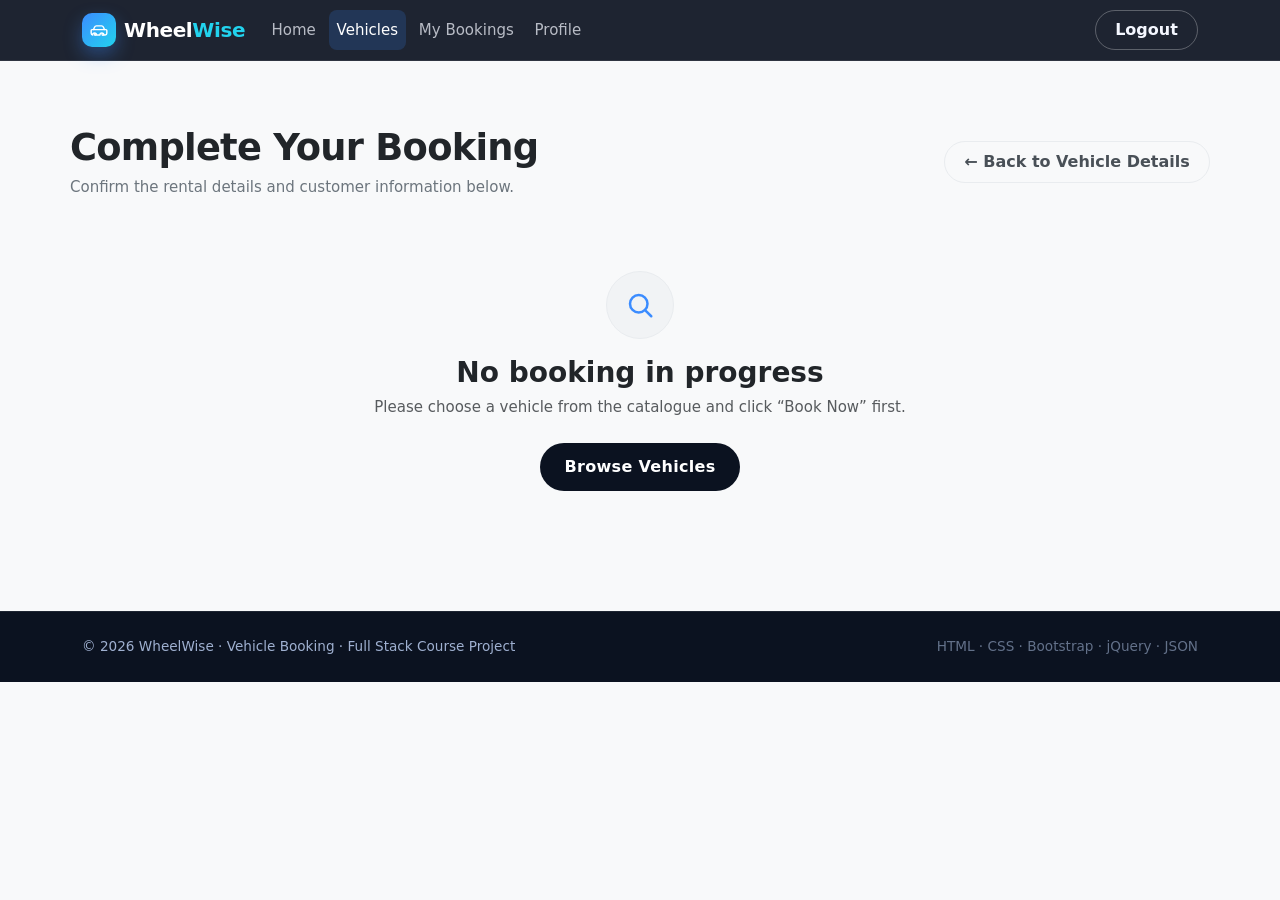
==== booking.html @ 5a42f60f "R1 frontend validation" ====
<!DOCTYPE html>
<html lang="en">
<head>
    <meta charset="UTF-8">
    <meta name="viewport" content="width=device-width, initial-scale=1.0">
    <title>Booking | WheelWise — Vehicle Booking</title>

    <!-- Bootstrap 5 CSS (CDN) -->
    <link href="https://cdn.jsdelivr.net/npm/bootstrap@5.3.3/dist/css/bootstrap.min.css" rel="stylesheet">

    <!-- Custom CSS -->
    <link rel="stylesheet" href="css/style.css">
</head>
<body class="home-page">

    <!-- =============================================
         NAVBAR
         ============================================= -->
    <nav class="navbar navbar-expand-lg home-navbar sticky-top">
        <div class="container">
            <a class="navbar-brand d-flex align-items-center" href="home.html">
                <span class="brand-badge d-inline-flex align-items-center justify-content-center me-2">
                    <svg viewBox="0 0 24 24" fill="none" xmlns="http://www.w3.org/2000/svg" aria-hidden="true">
                        <path d="M5.4 11.5 6.8 8.3a2.2 2.2 0 0 1 2-1.3h6.4a2.2 2.2 0 0 1 2 1.3l1.4 3.2"
                              stroke="#fff" stroke-width="1.7" stroke-linecap="round" stroke-linejoin="round"/>
                        <path d="M3.6 11.5h16.8a1 1 0 0 1 1 1v3.4a2 2 0 0 1-2 2h-1.7a2.3 2.3 0 0 0-4.6 0h-4.2a2.3 2.3 0 0 0-4.6 0H4.6a2 2 0 0 1-2-2v-3.4a1 1 0 0 1 1-1z"
                              stroke="#fff" stroke-width="1.7" stroke-linejoin="round"/>
                        <circle cx="7.4" cy="17.4" r="1.05" stroke="#fff" stroke-width="1.4"/>
                        <circle cx="16.6" cy="17.4" r="1.05" stroke="#fff" stroke-width="1.4"/>
                    </svg>
                </span>
                Wheel<span class="text-accent">Wise</span>
            </a>

            <button class="navbar-toggler" type="button" data-bs-toggle="collapse"
                    data-bs-target="#navMenu" aria-controls="navMenu" aria-expanded="false"
                    aria-label="Toggle navigation">
                <span class="navbar-toggler-icon"></span>
            </button>

            <div class="collapse navbar-collapse" id="navMenu">
                <ul class="navbar-nav me-auto mb-2 mb-lg-0">
                    <li class="nav-item"><a class="nav-link" href="home.html">Home</a></li>
                    <li class="nav-item"><a class="nav-link active" aria-current="page" href="vehicles.html">Vehicles</a></li>
                    <li class="nav-item"><a class="nav-link" href="my-bookings.html">My Bookings</a></li>
                    <li class="nav-item"><a class="nav-link" href="profile.html">Profile</a></li>
                </ul>
                <button type="button" class="btn btn-logout" id="btnLogout">Logout</button>
            </div>
        </div>
    </nav>

    <main class="container section-pad">

        <!-- Heading + back -->
        <div class="d-flex flex-wrap justify-content-between align-items-center gap-2 mb-4">
            <div>
                <h1 class="section-title">Complete Your Booking</h1>
                <p class="section-sub">Confirm the rental details and customer information below.</p>
            </div>
            <a href="vehicle-details.html" class="btn btn-back-vehicles">
                <span aria-hidden="true">&larr;</span> Back to Vehicle Details
            </a>
        </div>

        <!-- Main booking content (hidden if no ww_booking) -->
        <div id="bookingContent" class="d-none">
            <div class="row g-4">

                <!-- LEFT: form -->
                <div class="col-lg-8">

                    <!-- Customer information -->
                    <div class="details-card mb-4">
                        <h2 class="details-title">Customer Information</h2>
                        <form id="bookingForm" novalidate>
                        <div class="row g-3">
                            <div class="col-md-4">
                                <div class="mb-3" id="nameGroup">
                                    <label class="form-label" for="cusName">Full Name</label>
                                    <input type="text" class="form-control" id="cusName" placeholder="Your full name">
                                    <div class="invalid-feedback" id="nameError"></div>
                                </div>
                            </div>
                            <div class="col-md-4">
                                <div class="mb-3" id="emailGroup">
                                    <label class="form-label" for="cusEmail">Email</label>
                                    <input type="email" class="form-control" id="cusEmail" placeholder="you@example.com" readonly>
                                    <div class="invalid-feedback" id="emailError"></div>
                                </div>
                            </div>
                            <div class="col-md-4">
                                <div class="mb-3" id="phoneGroup">
                                    <label class="form-label" for="cusPhone">Phone Number</label>
                                    <input type="tel" class="form-control" id="cusPhone" placeholder="+1 555 010 2030">
                                    <div class="invalid-feedback" id="phoneError"></div>
                                </div>
                            </div>
                        </div>
                        </form>
                    </div>

                    <!-- Rental information -->
                    <div class="details-card mb-4">
                        <h2 class="details-title">Rental Information</h2>
                        <div class="row g-3">
                            <div class="col-md-6">
                                <div class="mb-3" id="pickupGroup">
                                    <label class="form-label" for="pickupDate">Pick-up Date</label>
                                    <input type="date" class="form-control" id="pickupDate">
                                    <div class="invalid-feedback" id="pickupError"></div>
                                </div>
                            </div>
                            <div class="col-md-6">
                                <div class="mb-3" id="returnGroup">
                                    <label class="form-label" for="returnDate">Return Date</label>
                                    <input type="date" class="form-control" id="returnDate">
                                    <div class="invalid-feedback" id="returnError"></div>
                                </div>
                            </div>
                            <div class="col-md-6">
                                <div class="mb-3" id="pickupLocGroup">
                                    <label class="form-label" for="pickupLocation">Pick-up Location</label>
                                    <input type="text" class="form-control" id="pickupLocation" placeholder="e.g. Downtown">
                                    <div class="invalid-feedback" id="pickupLocError"></div>
                                </div>
                            </div>
                            <div class="col-md-6">
                                <div class="mb-3" id="returnLocGroup">
                                    <label class="form-label" for="returnLocation">Return Location</label>
                                    <input type="text" class="form-control" id="returnLocation" placeholder="e.g. Downtown">
                                    <div class="invalid-feedback" id="returnLocError"></div>
                                </div>
                            </div>
                        </div>
                    </div>

                    <!-- Payment method -->
                    <div class="details-card mb-4">
                        <h2 class="details-title">Payment Method</h2>
                        <div class="row g-3">
                            <div class="col-md-6">
                                <label class="payment-option selected">
                                    <input type="radio" name="payment" value="cash" id="payCash" checked>
                                    <span class="payment-box">
                                        <span class="payment-icon">
                                            <svg viewBox="0 0 24 24" stroke-width="2" stroke-linecap="round" stroke-linejoin="round" xmlns="http://www.w3.org/2000/svg" aria-hidden="true">
                                                <rect x="2" y="6" width="20" height="12" rx="2"/>
                                                <circle cx="12" cy="12" r="2"/>
                                                <path d="M6 12h.01M18 12h.01"/>
                                            </svg>
                                        </span>
                                        <span>
                                            <strong>Cash on Delivery</strong>
                                            <span class="payment-sub">Pay when you pick up the vehicle</span>
                                        </span>
                                    </span>
                                </label>
                            </div>
                            <div class="col-md-6">
                                <label class="payment-option">
                                    <input type="radio" name="payment" value="card" id="payCard">
                                    <span class="payment-box">
                                        <span class="payment-icon">
                                            <svg viewBox="0 0 24 24" stroke-width="2" stroke-linecap="round" stroke-linejoin="round" xmlns="http://www.w3.org/2000/svg" aria-hidden="true">
                                                <rect x="2" y="5" width="20" height="14" rx="2"/>
                                                <line x1="2" y1="10" x2="22" y2="10"/>
                                                <line x1="6" y1="15" x2="10" y2="15"/>
                                            </svg>
                                        </span>
                                        <span>
                                            <strong>Card Payment</strong>
                                            <span class="payment-sub">UI only — no real charges</span>
                                        </span>
                                    </span>
                                </label>
                            </div>
                        </div>

                        <div class="card-fields d-none" id="cardFields">
                            <div class="row g-3 mt-1">
                                <div class="col-md-6">
                                    <label class="form-label" for="cardNumber">Card Number</label>
                                    <input type="text" class="form-control" id="cardNumber" placeholder="0000 0000 0000 0000">
                                </div>
                                <div class="col-6 col-md-3">
                                    <label class="form-label" for="cardExpiry">Expiry</label>
                                    <input type="text" class="form-control" id="cardExpiry" placeholder="MM/YY">
                                </div>
                                <div class="col-6 col-md-3">
                                    <label class="form-label" for="cardCvv">CVV</label>
                                    <input type="password" class="form-control" id="cardCvv" placeholder="123">
                                </div>
                            </div>
                            <p class="payment-note mb-0">Card details are for demonstration only — no real
                               payment is processed in this project.</p>
                        </div>
                    </div>

                    <!-- Terms -->
                    <div class="mb-4" id="termsGroup">
                        <div class="form-check register-terms">
                            <input class="form-check-input" type="checkbox" id="termsCheck">
                            <label class="form-check-label" for="termsCheck">
                                I agree to the WheelWise <a href="#" class="auth-link">Terms &amp; Conditions</a>
                                and <a href="#" class="auth-link">Cancellation Policy</a>.
                            </label>
                        </div>
                        <div class="invalid-feedback" id="termsError"></div>
                    </div>

                    <!-- Form-level alert -->
                    <div class="alert alert-danger d-none mb-3" id="bookingFormAlert" role="alert"></div>

                    <!-- Confirm -->
                    <button type="button" class="btn btn-login w-100" id="btnConfirm">Confirm Booking</button>

                </div>

                <!-- RIGHT: vehicle summary -->
                <div class="col-lg-4">
                    <div class="booking-sticky">
                        <div class="details-card">
                            <h2 class="details-title">Your Ride</h2>

                            <div class="summary-img-wrap" id="summaryImgWrap" style="display:none;">
                                <img id="summaryImg" src="" alt="" style="width:100%;height:100%;object-fit:cover;border-radius:8px;">
                            </div>

                            <h3 class="summary-vehicle-name" id="summaryName">—</h3>
                            <div class="summary-row">
                                <span>Type</span>
                                <strong id="summaryType">—</strong>
                            </div>
                            <div class="summary-row">
                                <span>Location</span>
                                <strong id="summaryLocation">—</strong>
                            </div>
                            <div class="summary-row">
                                <span>Seats</span>
                                <strong id="summarySeats">—</strong>
                            </div>
                            <div class="summary-row">
                                <span>Price per day</span>
                                <strong id="summaryPrice">—</strong>
                            </div>
                            <div class="summary-row">
                                <span>Rental days</span>
                                <strong id="summaryDays">—</strong>
                            </div>
                            <div class="summary-row summary-total-row">
                                <span>Estimated total</span>
                                <strong class="summary-total" id="summaryTotal">$0</strong>
                            </div>
                        </div>
                    </div>
                </div>

            </div>
        </div>

        <!-- Friendly error state (no ww_booking) -->
        <div id="bookingError" class="d-none text-center py-5">
            <div class="no-results">
                <div class="no-results-icon mx-auto mb-3">
                    <svg viewBox="0 0 24 24" fill="none" stroke-width="2" stroke-linecap="round" stroke-linejoin="round"
                         xmlns="http://www.w3.org/2000/svg" aria-hidden="true">
                        <circle cx="11" cy="11" r="7"/>
                        <path d="m21 21-4.35-4.35"/>
                    </svg>
                </div>
                <h3>No booking in progress</h3>
                <p class="text-muted mb-4">Please choose a vehicle from the catalogue and click &ldquo;Book Now&rdquo; first.</p>
                <a href="vehicles.html" class="btn btn-login">Browse Vehicles</a>
            </div>
        </div>

    </main>

    <!-- =============================================
         FOOTER
         ============================================= -->
    <footer class="home-footer mt-2">
        <div class="container py-4 d-flex flex-wrap gap-2 justify-content-between align-items-center">
            <span>&copy; 2026 WheelWise &middot; Vehicle Booking &middot; Full Stack Course Project</span>
            <span class="footer-links">HTML &middot; CSS &middot; Bootstrap &middot; jQuery &middot; JSON</span>
        </div>
    </footer>

    <!-- jQuery (CDN) -->
    <script src="https://code.jquery.com/jquery-3.7.1.min.js"></script>
    <!-- Bootstrap JS bundle (CDN) -->
    <script src="https://cdn.jsdelivr.net/npm/bootstrap@5.3.3/dist/js/bootstrap.bundle.min.js"></script>
    <!-- Booking page logic -->
    <script src="js/booking.js"></script>

</body>
</html>
---- css/style.css ----
/* =============================================
   WheelWise — Global Stylesheet
   Stack: HTML / CSS / Bootstrap 5
   Design: clean, modern, vehicle-themed
   ============================================= */

/* ─────────────────────────────────────────────
   1. DESIGN TOKENS
   ───────────────────────────────────────────── */
:root {
    /* Dark palette */
    --bg-dark:    #0b1220;
    --bg-deep:    #0d1730;
    --bg-card:    #131c35;
    --accent:     #3b8cff;
    --accent-2:   #22d3ee;
    --text-main:  #f4f7ff;
    --text-muted: #9fb0d0;

    /* Light palette */
    --white:      #ffffff;
    --gray-50:    #f8f9fa;
    --gray-100:   #f1f3f5;
    --gray-200:   #e9ecef;
    --gray-500:   #6c757d;
    --gray-700:   #495057;
    --gray-900:   #212529;

    /* Semantic */
    --success:    #10b981;
    --danger:     #ef4444;
    --warning:    #f59e0b;
}

/* ─────────────────────────────────────────────
   2. RESET / GLOBAL
   ───────────────────────────────────────────── */
*,
*::before,
*::after {
    box-sizing: border-box;
    -webkit-tap-highlight-color: transparent;
}

body {
    margin: 0;
    font-family: system-ui, -apple-system, "Segoe UI", Roboto, Helvetica, Arial, sans-serif;
    font-size: 15px;
    line-height: 1.6;
    color: var(--gray-900);
    background: var(--gray-50);
    -webkit-font-smoothing: antialiased;
    -moz-osx-font-smoothing: grayscale;
}

img { max-width: 100%; height: auto; }
a { color: var(--accent); text-decoration: none; }
a:hover { text-decoration: underline; }

h1, h2, h3, h4, h5, h6 {
    line-height: 1.25;
    font-weight: 700;
    color: var(--gray-900);
}

.text-accent { color: var(--accent-2); }


/* ─────────────────────────────────────────────
   3. SPLASH SCREEN
   ───────────────────────────────────────────── */
.splash-screen {
    position: relative;
    min-height: 100vh;
    overflow: hidden;
    color: var(--text-main);
    background:
        radial-gradient(1200px 520px at 82% -10%, rgba(34, 211, 238, 0.16), transparent 60%),
        radial-gradient(900px 480px at 8% 112%, rgba(59, 140, 255, 0.20), transparent 60%),
        linear-gradient(160deg, var(--bg-dark) 0%, var(--bg-deep) 55%, #101c3d 100%);
}

/* Decorative background rings */
.splash-bg-rings {
    position: absolute;
    inset: 0;
    z-index: 0;
    pointer-events: none;
}
.bg-ring {
    position: absolute;
    border: 1px solid rgba(255, 255, 255, 0.07);
    border-radius: 50%;
    background: radial-gradient(circle at 60% 40%, rgba(255, 255, 255, 0.04), transparent 60%);
}
.bg-ring-1 { width: 460px; height: 460px; top: -140px; right: -120px; }
.bg-ring-2 { width: 340px; height: 340px; bottom: 40px; left: -180px; }

/* Main content sits above the vehicle scene */
.splash-content {
    position: relative;
    z-index: 2;
    padding-bottom: 210px;
}

/* Brand logo badge */
.splash-logo {
    width: 96px;
    height: 96px;
    border-radius: 30px;
    background: linear-gradient(135deg, rgba(59, 140, 255, 0.95), rgba(34, 211, 238, 0.9));
    box-shadow: 0 18px 40px rgba(59, 140, 255, 0.35), inset 0 1px 0 rgba(255, 255, 255, 0.25);
    animation: splashFadeUp .7s ease both;
}
.splash-logo svg { width: 52px; height: 52px; }

/* App name + tagline */
.app-name {
    font-size: clamp(2.5rem, 7vw, 4rem);
    font-weight: 800;
    letter-spacing: -0.02em;
    margin: 1.1rem 0 0.2rem;
    animation: splashFadeUp .7s ease .12s both;
}
.app-name .text-accent { color: var(--accent-2); }

.app-tagline {
    font-size: clamp(.95rem, 2.6vw, 1.15rem);
    color: var(--text-muted);
    letter-spacing: .02em;
    animation: splashFadeUp .7s ease .22s both;
}

/* Loading progress bar */
.splash-loader {
    height: 8px;
    max-width: 260px;
    width: 100%;
    margin: 1.6rem auto 0;
    border-radius: 999px;
    background: rgba(255, 255, 255, 0.12);
    overflow: hidden;
    animation: splashFadeUp .7s ease .32s both;
}
.splash-loader .progress-bar {
    background: linear-gradient(90deg, var(--accent), var(--accent-2));
    border-radius: 999px;
}

.splash-status {
    font-size: .85rem;
    color: var(--text-muted);
    animation: splashFadeUp .7s ease .42s both;
}

/* Continue button */
.btn-continue {
    background: linear-gradient(135deg, var(--accent), var(--accent-2));
    color: #fff;
    border: 0;
    padding: .7rem 1.9rem;
    border-radius: 50rem;
    font-weight: 600;
    letter-spacing: .02em;
    box-shadow: 0 12px 28px rgba(59, 140, 255, 0.4);
    transition: transform .18s ease, box-shadow .18s ease, filter .18s ease;
    animation: splashFadeUp .7s ease .52s both;
}
.btn-continue:hover,
.btn-continue:focus {
    color: #fff;
    transform: translateY(-2px);
    box-shadow: 0 16px 34px rgba(59, 140, 255, 0.5);
    filter: brightness(1.04);
    text-decoration: none;
}

/* Entrance keyframe */
@keyframes splashFadeUp {
    from { opacity: 0; transform: translateY(26px); }
    to   { opacity: 1; transform: translateY(0); }
}

/* ─────────────────────────────────────────────
   4. VEHICLE SCENE (splash screen bottom)
   ───────────────────────────────────────────── */
.vehicle-scene {
    position: absolute;
    left: 0;
    right: 0;
    bottom: 0;
    height: 230px;
    overflow: hidden;
    pointer-events: none;
    z-index: 1;
}

/* Distant sunset glow */
.scene-glow {
    position: absolute;
    left: 60%;
    top: 8px;
    width: 60px;
    height: 60px;
    border-radius: 50%;
    background: radial-gradient(circle, rgba(255, 205, 130, 0.9), rgba(255, 170, 90, 0.05) 70%);
}
.scene-sky {
    position: absolute;
    left: 0;
    right: 0;
    bottom: 90px;
    height: 130px;
    background: linear-gradient(180deg, transparent, rgba(34, 211, 238, 0.14) 55%, rgba(59, 140, 255, 0.18));
}

/* City skyline */
.skyline {
    position: absolute;
    inset: 10px 0 90px 0;
}
.bldg {
    position: absolute;
    bottom: 0;
    background: linear-gradient(180deg, rgba(22, 32, 58, 0.92), rgba(11, 15, 28, 0.95));
    border-radius: 4px 4px 0 0;
}
.bldg.b1 { width: 150px; height: 120px; left: 2%; }
.bldg.b2 {
    width: 110px; height: 175px; left: 16%;
    background-image:
        repeating-linear-gradient(90deg, rgba(255, 255, 255, 0.06) 0 8px, transparent 8px 26px),
        repeating-linear-gradient(0deg, rgba(255, 255, 255, 0.05) 0 16px, transparent 16px 34px);
}
.bldg.b3 { width: 180px; height: 95px; right: 20%; }
.bldg.b4 { width: 120px; height: 150px; right: 4%; }

/* Road */
.road {
    position: absolute;
    left: 0;
    right: 0;
    bottom: 0;
    height: 90px;
    background: linear-gradient(to bottom, #161e33, #0a0e1a);
    border-top: 1px solid rgba(255, 255, 255, 0.08);
    z-index: 2;
}
.road::before {
    content: "";
    position: absolute;
    top: 50%;
    left: 0;
    right: 0;
    height: 4px;
    background-image: linear-gradient(90deg, rgba(255, 255, 255, 0.45) 0 46px, transparent 46px 92px);
    background-size: 92px 4px;
    background-repeat: repeat-x;
}
.road::after {
    content: "";
    position: absolute;
    top: 0;
    left: 0;
    right: 0;
    height: 26px;
    background: linear-gradient(to bottom, rgba(255, 255, 255, 0.05), transparent);
}

/* Animated car (splash-only CSS car) */
.car-track {
    position: absolute;
    left: 0;
    right: 0;
    bottom: 88px;
    z-index: 3;
    transform-origin: left center;
    animation: carDrive 1.5s cubic-bezier(.16, .8, .3, 1) both;
}
.car {
    position: relative;
    width: 340px;
    height: 64px;
    margin-left: 14%;
    animation: carIdle 2.6s ease-in-out .3s infinite;
}

/* Car body */
.car-body {
    position: absolute;
    left: 0;
    right: 0;
    top: 20px;
    bottom: 0;
    border-radius: 20px 26px 12px 12px;
    background: linear-gradient(135deg, #ff5f6d, #ff2e63);
    box-shadow: 0 18px 38px rgba(0, 0, 0, 0.45);
}
.car-body::after {
    content: "";
    position: absolute;
    left: 0;
    right: 0;
    bottom: 0;
    height: 12px;
    border-radius: 0 0 12px 12px;
    background: linear-gradient(180deg, rgba(0, 0, 0, 0), rgba(0, 0, 0, 0.28));
}

/* Car cabin (windshield / interior glass) */
.car-cabin {
    position: absolute;
    left: 70px;
    top: 2px;
    width: 180px;
    height: 46px;
    background: linear-gradient(180deg, #f9fbfe, #c9d4e8);
    border-radius: 26px 26px 8px 8px;
    box-shadow: inset 0 -6px 10px rgba(60, 80, 120, 0.18);
}
.car-cabin::before {
    content: "";
    position: absolute;
    top: 0;
    bottom: 8px;
    left: 84px;
    width: 12px;
    background: rgba(80, 96, 140, 0.35);
    border-radius: 4px;
}

/* Headlight (front) */
.car-headlight {
    position: absolute;
    right: 4px;
    top: 28px;
    width: 16px;
    height: 10px;
    background: #fff;
    border-radius: 6px;
    box-shadow: 0 0 12px 4px rgba(255, 255, 255, 0.7);
}
.car-headlight::after {
    content: "";
    position: absolute;
    left: -26px;
    top: 0;
    width: 10px;
    height: 10px;
    border-radius: 4px;
    background: #ffd166;
    box-shadow: 0 0 8px 2px rgba(255, 209, 102, 0.6);
}

/* Wheels */
.wheel {
    position: absolute;
    bottom: 0;
    width: 54px;
    height: 54px;
    border-radius: 50%;
    background: radial-gradient(circle at 35% 30%, #2a3350, #131a2c 60%);
    border: 5px solid #0b0f1c;
    box-shadow: 0 6px 12px rgba(0, 0, 0, 0.45);
}
.wheel::after {
    content: "";
    position: absolute;
    top: 50%;
    left: 50%;
    width: 20px;
    height: 20px;
    margin: -10px 0 0 -10px;
    border-radius: 50%;
    background: radial-gradient(circle, #4a5578, #232c49);
    border: 2px solid #0b0f1c;
}
.wheel-rear  { left: 40px; }
.wheel-front { right: 34px; }

/* Car animations */
@keyframes carDrive {
    from { transform: translateX(150%); }
    to   { transform: translateX(0); }
}
@keyframes carIdle {
    0%, 100% { transform: translateY(0); }
    50%      { transform: translateY(-6px); }
}

/* Splash responsive */
@media (max-width: 991.98px) {
    .vehicle-scene { height: 205px; }
    .car-track { bottom: 78px; }
}

@media (max-width: 767.98px) {
    .splash-content { padding-bottom: 150px; }
    .splash-logo { width: 84px; height: 84px; border-radius: 24px; }
    .splash-logo svg { width: 46px; height: 46px; }
    .skyline { opacity: .7; }
}

@media (max-width: 575.98px) {
    .vehicle-scene { height: 165px; }
    .road { height: 62px; }
    .scene-sky { bottom: 62px; height: 95px; }
    .skyline { bottom: 62px; }
    .car-track { bottom: 60px; }
    .splash-content { padding-bottom: 120px; }
    .btn-continue { padding: .62rem 1.5rem; font-size: .95rem; }

    @keyframes carDrive {
        from { transform: translateX(150%) scale(.62); transform-origin: left center; }
        to   { transform: translateX(0)     scale(.62); transform-origin: left center; }
    }
}

@media (max-height: 620px) {
    .vehicle-scene { height: 150px; }
    .road { height: 58px; }
    .scene-sky { bottom: 58px; height: 85px; }
    .skyline { bottom: 58px; }
    .car-track { bottom: 56px; }
    .splash-content { padding-bottom: 100px; }
}


/* ─────────────────────────────────────────────
   5. AUTH PAGES (Login / Register)
   Light background, centered card
   ───────────────────────────────────────────── */
.auth-screen {
    min-height: 100vh;
    display: flex;
    align-items: center;
    justify-content: center;
    padding: 2.5rem 1rem;
    background: var(--gray-50);
}

.auth-card {
    width: 100%;
    max-width: 440px;
    background: var(--white);
    border: 1px solid var(--gray-200);
    border-radius: 24px;
    padding: 2.4rem 2.5rem 2rem;
    box-shadow: 0 8px 30px rgba(0, 0, 0, 0.08), 0 2px 8px rgba(0, 0, 0, 0.04);
}

/* Branding */
.auth-logo {
    width: 64px;
    height: 64px;
    border-radius: 18px;
    background: linear-gradient(135deg, var(--accent), var(--accent-2));
    box-shadow: 0 12px 26px rgba(59, 140, 255, 0.3);
    display: flex;
    align-items: center;
    justify-content: center;
}
.auth-logo svg { width: 34px; height: 34px; }

.auth-title {
    font-size: clamp(1.6rem, 4vw, 2rem);
    font-weight: 800;
    letter-spacing: -0.02em;
    margin: 1rem 0 0.1rem;
    color: var(--gray-900);
}
.auth-title .text-accent { color: var(--accent); }

.auth-welcome {
    font-size: clamp(1.05rem, 3vw, 1.3rem);
    font-weight: 600;
    margin-bottom: 0.15rem;
    color: var(--gray-900);
}
.auth-subtext {
    font-size: .92rem;
    color: var(--gray-500);
}

/* Form labels + inputs */
.auth-card .form-label {
    font-size: .88rem;
    font-weight: 500;
    color: var(--gray-700);
    margin-bottom: .35rem;
}

.auth-card .form-control {
    background: var(--white);
    border: 1px solid var(--gray-200);
    color: var(--gray-900);
    padding: .68rem .9rem;
    border-radius: 12px;
}
.auth-card .form-control::placeholder { color: var(--gray-500); }
.auth-card .form-control:focus {
    background: var(--white);
    border-color: var(--accent);
    color: var(--gray-900);
    box-shadow: 0 0 0 0.25rem rgba(59, 140, 255, 0.15);
}

/* Input group adornments */
.auth-card .input-group-text {
    background: var(--gray-50);
    border: 1px solid var(--gray-200);
    border-right: 0;
    color: var(--gray-500);
    border-radius: 12px 0 0 12px;
}

.btn-toggle-pw {
    background: var(--gray-50);
    border: 1px solid var(--gray-200);
    border-left: 0;
    color: var(--gray-500);
    border-radius: 0 12px 12px 0;
}
.btn-toggle-pw:hover,
.btn-toggle-pw:focus {
    background: var(--gray-100);
    border-color: var(--gray-200);
    color: var(--gray-700);
    box-shadow: none;
}

/* Remember-me + forgot layout */
.auth-tools .form-check-label {
    font-size: .9rem;
    color: var(--gray-500);
}
.auth-card .form-check-input {
    background-color: var(--gray-100);
    border-color: var(--gray-200);
}
.auth-card .form-check-input:checked {
    background-color: var(--accent);
    border-color: var(--accent);
}
.link-forgot {
    color: var(--accent);
    font-size: .9rem;
    text-decoration: none;
}
.link-forgot:hover {
    color: var(--accent-2);
    text-decoration: underline;
}

/* Validation state */
.auth-card .has-error .invalid-feedback {
    display: block;
    color: var(--danger);
    font-size: .82rem;
    margin-top: .3rem;
}
.auth-card .has-error .form-control {
    border-color: var(--danger);
    background-image: none;
}
.auth-card .has-error .input-group-text,
.auth-card .has-error .btn-toggle-pw {
    border-color: var(--danger);
}

/* Auth alert (forgot password info) */
.auth-alert {
    background: rgba(59, 140, 255, 0.06);
    border: 1px solid rgba(59, 140, 255, 0.2);
    color: var(--gray-700);
    border-radius: 12px;
    font-size: .88rem;
}

/* Submit button */
.btn-login {
    background: var(--bg-dark);
    color: #fff;
    border: 0;
    padding: .75rem 1.5rem;
    border-radius: 50rem;
    font-weight: 600;
    letter-spacing: .02em;
    transition: background .18s ease, transform .18s ease, box-shadow .18s ease;
}
.btn-login:hover,
.btn-login:focus {
    background: var(--accent);
    color: #fff;
    transform: translateY(-2px);
    box-shadow: 0 12px 28px rgba(59, 140, 255, 0.3);
}
.btn-login:disabled {
    opacity: .65;
    transform: none;
    box-shadow: none;
}

.auth-switch {
    color: var(--gray-500);
    font-size: .92rem;
}
.auth-link {
    color: var(--accent);
    font-weight: 600;
    text-decoration: none;
}
.auth-link:hover {
    color: var(--accent-2);
    text-decoration: underline;
}

.auth-foot {
    color: var(--gray-500);
    font-size: .78rem;
    letter-spacing: .04em;
}

/* Auth responsive */
@media (max-width: 767.98px) {
    .auth-card { padding: 2rem 1.6rem 1.7rem; }
    .auth-screen { padding: 1.5rem 1rem; }
}

@media (max-width: 575.98px) {
    .auth-card { padding: 1.7rem 1.2rem 1.5rem; border-radius: 20px; }
    .auth-tools { flex-wrap: wrap; gap: .5rem; }
    .btn-login { padding: .7rem 1.2rem; }
}


/* ─────────────────────────────────────────────
   6. REGISTER PAGE (extends auth styles)
   ───────────────────────────────────────────── */
.register-terms .form-check-label {
    font-size: .88rem;
    color: var(--gray-500);
    cursor: pointer;
}
.register-terms .form-check-input {
    margin-top: .22em;
}

/* Valid (green) state */
.auth-card .form-control.is-valid {
    border-color: var(--success);
    background-image: none;
    box-shadow: 0 0 0 0.25rem rgba(16, 185, 129, 0.12);
}
.auth-card .form-check-input.is-valid {
    border-color: var(--success);
}

/* Error state for terms checkbox */
.auth-card .has-error .form-check-input {
    border-color: var(--danger);
    box-shadow: 0 0 0 0.22rem rgba(239, 68, 68, 0.12);
}


/* ─────────────────────────────────────────────
   7. SHARED: NAVBAR
   ───────────────────────────────────────────── */
.home-navbar {
    background: rgba(11, 18, 32, 0.92);
    backdrop-filter: blur(10px);
    border-bottom: 1px solid rgba(255, 255, 255, 0.08);
}
.home-navbar .navbar-brand {
    color: #fff;
    font-weight: 800;
    letter-spacing: -0.02em;
    text-decoration: none;
}
.navbar-brand .brand-badge {
    width: 34px;
    height: 34px;
    border-radius: 10px;
    background: linear-gradient(135deg, var(--accent), var(--accent-2));
    box-shadow: 0 8px 18px rgba(59, 140, 255, 0.35);
    flex-shrink: 0;
}
.brand-badge svg { width: 20px; height: 20px; }

.navbar-nav .nav-link {
    color: rgba(244, 247, 255, 0.72);
    font-weight: 500;
    margin-inline: .15rem;
    border-radius: 8px;
    transition: color .15s ease, background .15s ease;
    text-decoration: none;
}
.navbar-nav .nav-link:hover { color: #fff; }
.navbar-nav .nav-link.active {
    color: #fff;
    background: rgba(59, 140, 255, 0.18);
}

.navbar-toggler { border-color: rgba(255, 255, 255, 0.25); }
.navbar-toggler:focus { box-shadow: 0 0 0 .2rem rgba(59, 140, 255, 0.25); }
.navbar-toggler-icon {
    background-image: url("data:image/svg+xml,%3csvg xmlns='http://www.w3.org/2000/svg' viewBox='0 0 30 30'%3e%3cpath stroke='rgba(255,255,255,.75)' stroke-linecap='round' stroke-miterlimit='10' stroke-width='2' d='M4 7h22M4 15h22M4 23h22'/%3e%3c/svg%3e");
}

.btn-logout {
    background: transparent;
    border: 1px solid rgba(255, 255, 255, 0.28);
    color: var(--text-main);
    border-radius: 50rem;
    padding: .45rem 1.2rem;
    font-weight: 600;
    transition: all .18s ease;
}
.btn-logout:hover,
.btn-logout:focus {
    background: var(--danger);
    border-color: var(--danger);
    color: #fff;
    box-shadow: none;
}


/* ─────────────────────────────────────────────
   8. HOME PAGE — HERO
   ───────────────────────────────────────────── */
.hero {
    position: relative;
    overflow: hidden;
    padding: 5rem 0 4.5rem;
    background:
        radial-gradient(1000px 480px at 85% 0%, rgba(34, 211, 238, 0.14), transparent 60%),
        radial-gradient(800px 420px at 0% 90%, rgba(59, 140, 255, 0.16), transparent 60%),
        linear-gradient(165deg, var(--bg-dark), var(--bg-deep) 60%, #101c3d);
    border-bottom: 1px solid rgba(255, 255, 255, 0.06);
}
.hero-pill {
    display: inline-block;
    padding: .35rem .9rem;
    font-size: .8rem;
    font-weight: 600;
    letter-spacing: .08em;
    text-transform: uppercase;
    color: var(--accent-2);
    border: 1px solid rgba(34, 211, 238, 0.4);
    border-radius: 50rem;
    background: rgba(34, 211, 238, 0.08);
}
.hero-title {
    font-size: clamp(2.4rem, 6vw, 3.8rem);
    font-weight: 800;
    letter-spacing: -0.02em;
    margin: 1rem 0 .75rem;
    color: var(--text-main);
}
.hero-text { color: var(--text-muted); font-size: 1.05rem; max-width: 28rem; }

.btn-outline-hero {
    background: transparent;
    border: 1px solid rgba(255, 255, 255, 0.3);
    color: var(--text-main);
    border-radius: 50rem;
    padding: .7rem 1.4rem;
    font-weight: 600;
    transition: all .18s ease;
    text-decoration: none;
}
.btn-outline-hero:hover {
    background: rgba(255, 255, 255, 0.1);
    color: #fff;
    text-decoration: none;
}

.hero-stats { gap: 1.6rem; margin-top: 1.8rem; }
.hero-stats .stat b {
    display: block;
    font-size: 1.5rem;
    font-weight: 800;
    color: #fff;
    line-height: 1.1;
}
.hero-stats .stat span { font-size: .82rem; color: var(--text-muted); }

/* Hero real vehicle photo */
.hero-car-wrap { position: relative; }
.hero-car-wrap img {
    max-width: 540px;
    width: 100%;
    display: block;
    margin: 0 auto;
    filter: drop-shadow(0 24px 40px rgba(0, 0, 0, 0.5));
    animation: heroFloat 4.5s ease-in-out infinite;
}
.hero-road {
    height: 6px;
    margin: 10px 6% 0;
    border-radius: 999px;
    background: linear-gradient(90deg, transparent, rgba(255, 255, 255, 0.5) 14%, rgba(255, 255, 255, 0.5) 86%, transparent);
}
@keyframes heroFloat {
    0%, 100% { transform: translateY(0); }
    50%      { transform: translateY(-12px); }
}

/* Hero responsive */
@media (max-width: 991.98px) {
    .hero { padding: 3.5rem 0; }
    .hero-car-wrap { max-width: 480px; margin: 0 auto; }
}
@media (max-width: 767.98px) {
    .hero-stats { gap: 1.1rem; }
}
@media (max-width: 575.98px) {
    .hero { padding: 3rem 0; }
    .hero-stats .stat b { font-size: 1.2rem; }
}


/* ─────────────────────────────────────────────
   9. SHARED: SECTIONS & TITLES
   ───────────────────────────────────────────── */
.section-pad { padding: 4rem 0; }
.section-title {
    font-weight: 800;
    font-size: clamp(1.7rem, 4vw, 2.3rem);
    letter-spacing: -0.02em;
    color: var(--gray-900);
    margin-bottom: .25rem;
}
.section-sub { color: var(--gray-500); margin-bottom: 0; }

/* Dark-section overrides: titles inside dark hero/footer stay white */
.hero .section-title,
.hero .section-sub,
.dark-section .section-title,
.dark-section .section-sub {
    color: var(--text-main);
}


/* ─────────────────────────────────────────────
   10. SHARED: SEARCH CARD
   ───────────────────────────────────────────── */
.search-card {
    background: var(--white);
    border: 1px solid var(--gray-200);
    border-radius: 20px;
    padding: 1.8rem;
    box-shadow: 0 4px 20px rgba(0, 0, 0, 0.06), 0 1px 4px rgba(0, 0, 0, 0.03);
}
.search-title {
    font-weight: 700;
    font-size: 1.2rem;
    color: var(--gray-900);
    margin-bottom: 1.1rem;
}
.search-card .form-label {
    font-size: .8rem;
    color: var(--gray-500);
    font-weight: 500;
    margin-bottom: .3rem;
}
.search-card .form-control,
.search-card .form-select {
    background: var(--white);
    border: 1px solid var(--gray-200);
    color: var(--gray-900);
    border-radius: 12px;
    padding: .6rem .8rem;
}
.search-card .form-control:focus,
.search-card .form-select:focus {
    background: var(--white);
    border-color: var(--accent);
    color: var(--gray-900);
    box-shadow: 0 0 0 0.25rem rgba(59, 140, 255, 0.12);
}
.search-card .form-select option { color: var(--gray-900); background: var(--white); }
input[type="date"]::-webkit-calendar-picker-indicator { cursor: pointer; }

.btn-search {
    padding: .6rem 1.6rem;
}
.search-count { margin: .9rem 0 0; font-size: .85rem; color: var(--gray-500); }

@media (max-width: 767.98px) {
    .search-card { padding: 1.3rem; }
}


/* ─────────────────────────────────────────────
   11. VEHICLE CARDS (shared across home + vehicles)
   ───────────────────────────────────────────── */

/* --- Vehicle tile: real photo --- */
.vehicle-tile-wrap {
    position: relative;
    width: 100%;
    height: 200px;
    overflow: hidden;
    background: var(--gray-100);
    border-radius: 12px 12px 0 0;
}

.vehicle-tile-img {
    width: 100%;
    height: 100%;
    object-fit: cover;
    transition: transform 0.3s ease;
}

/* --- Card shell --- */
.vehicle-card {
    background: var(--white);
    border: 1px solid var(--gray-200);
    border-radius: 18px;
    overflow: hidden;
    height: 100%;
    transition: transform .2s ease, border-color .2s ease, box-shadow .2s ease;
}
.vehicle-card:hover {
    transform: translateY(-6px);
    border-color: var(--accent);
    box-shadow: 0 18px 40px rgba(0, 0, 0, 0.1);
}
.vehicle-card:hover .vehicle-tile-img {
    transform: scale(1.05);
}

/* Card body */
.vehicle-card-body {
    padding: 1rem 1.1rem 1.1rem;
}
.vehicle-name {
    font-weight: 700;
    font-size: 1.05rem;
    color: var(--gray-900);
}
.type-badge {
    font-size: .72rem;
    font-weight: 600;
    padding: .25rem .6rem;
    border-radius: 50rem;
    background: rgba(59, 140, 255, 0.08);
    color: var(--accent);
    border: 1px solid rgba(59, 140, 255, 0.2);
    white-space: nowrap;
}
.vehicle-meta { color: var(--gray-500); font-size: .82rem; }
.vehicle-price {
    font-size: 1.25rem;
    font-weight: 800;
    color: var(--gray-900);
    margin-bottom: 0;
}
.vehicle-price small {
    font-size: .75rem;
    font-weight: 500;
    color: var(--gray-500);
    margin-left: .15rem;
}

.btn-view {
    background: var(--bg-dark);
    color: #fff;
    border: 0;
    border-radius: 50rem;
    padding: .42rem 1rem;
    font-size: .85rem;
    font-weight: 600;
    transition: background .18s ease, transform .18s ease;
    text-decoration: none;
}
.btn-view:hover {
    background: var(--accent);
    color: #fff;
    transform: translateY(-1px);
    text-decoration: none;
}


/* ─────────────────────────────────────────────
   12. QUICK ACTIONS
   ───────────────────────────────────────────── */
.quick-card {
    display: block;
    background: var(--white);
    border: 1px solid var(--gray-200);
    border-radius: 18px;
    padding: 1.6rem;
    height: 100%;
    color: var(--gray-900);
    text-decoration: none;
    transition: transform .2s ease, border-color .2s ease, box-shadow .2s ease;
}
.quick-card:hover {
    transform: translateY(-5px);
    border-color: var(--accent);
    box-shadow: 0 12px 28px rgba(0, 0, 0, 0.07);
    color: var(--gray-900);
    text-decoration: none;
}
.quick-icon {
    width: 52px;
    height: 52px;
    border-radius: 14px;
    display: flex;
    align-items: center;
    justify-content: center;
    background: linear-gradient(135deg, var(--accent), var(--accent-2));
    box-shadow: 0 10px 22px rgba(59, 140, 255, 0.25);
    margin-bottom: 1rem;
}
.quick-icon svg { width: 26px; height: 26px; stroke: #fff; fill: none; }
.quick-card h5 { font-weight: 700; color: var(--gray-900); margin-bottom: .35rem; }
.quick-card p { color: var(--gray-500); font-size: .9rem; margin-bottom: 0; }


/* ─────────────────────────────────────────────
   13. HOME FOOTER
   ───────────────────────────────────────────── */
.home-footer {
    border-top: 1px solid rgba(255, 255, 255, 0.08);
    background: var(--bg-dark);
    color: var(--text-muted);
    font-size: .85rem;
}
.footer-links { color: rgba(159, 176, 208, 0.6); }
.footer-links a { color: rgba(159, 176, 208, 0.8); text-decoration: none; }
.footer-links a:hover { color: var(--text-main); text-decoration: underline; }

/* Home page responsive */
@media (max-width: 991.98px) {
    .section-pad { padding: 3rem 0; }
}
@media (max-width: 767.98px) {
    .section-pad { padding: 2.5rem 0; }
}


/* ─────────────────────────────────────────────
   14. VEHICLES PAGE (listing / filters)
   ───────────────────────────────────────────── */
.page-bg { background: var(--gray-50); }

/* Availability badge */
.avail-badge {
    font-size: .72rem;
    font-weight: 600;
    padding: .25rem .6rem;
    border-radius: 50rem;
    white-space: nowrap;
}
.avail-badge.available {
    background: rgba(16, 185, 129, 0.1);
    color: var(--success);
    border: 1px solid rgba(16, 185, 129, 0.3);
}
.avail-badge.unavailable {
    background: rgba(239, 68, 68, 0.08);
    color: var(--danger);
    border: 1px solid rgba(239, 68, 68, 0.25);
}

/* Filter / toolbar area */
.vehicles-toolbar {
    background: var(--white);
    border: 1px solid var(--gray-200);
    border-radius: 16px;
    padding: 1rem 1.2rem;
    box-shadow: 0 2px 8px rgba(0, 0, 0, 0.04);
}
.vehicles-toolbar .form-label {
    font-size: .82rem;
    color: var(--gray-500);
    font-weight: 500;
    margin-bottom: .3rem;
}
.vehicles-toolbar .form-control,
.vehicles-toolbar .form-select {
    background: var(--white);
    border: 1px solid var(--gray-200);
    color: var(--gray-900);
    border-radius: 12px;
    padding: .5rem .75rem;
}
.vehicles-toolbar .form-control:focus,
.vehicles-toolbar .form-select:focus {
    border-color: var(--accent);
    box-shadow: 0 0 0 0.2rem rgba(59, 140, 255, 0.1);
}
.vehicles-toolbar .form-select option { color: var(--gray-900); background: var(--white); }

/* Clear filters button */
.btn-clear-filters {
    background: transparent;
    border: 1px solid var(--gray-200);
    color: var(--gray-700);
    border-radius: 50rem;
    padding: .6rem 1.3rem;
    font-weight: 600;
    transition: all .18s ease;
}
.btn-clear-filters:hover,
.btn-clear-filters:focus {
    background: var(--gray-100);
    border-color: var(--gray-500);
    color: var(--gray-900);
    box-shadow: none;
}

/* Sort controls */
.sort-label { color: var(--gray-500); font-size: .88rem; white-space: nowrap; }
.sort-select {
    width: auto;
    min-width: 200px;
    background: var(--white);
    border: 1px solid var(--gray-200);
    color: var(--gray-900);
    border-radius: 12px;
    padding: .45rem .9rem;
}
.sort-select:focus {
    border-color: var(--accent);
    box-shadow: 0 0 0 0.2rem rgba(59, 140, 255, 0.1);
}
.sort-select option { color: var(--gray-900); background: var(--white); }

/* No-results block */
.no-results h3 { color: var(--gray-900); font-weight: 700; margin-bottom: .3rem; }
.no-results p { color: var(--gray-500); }
.no-results-icon {
    width: 68px;
    height: 68px;
    border-radius: 50%;
    display: flex;
    align-items: center;
    justify-content: center;
    background: var(--gray-100);
    border: 1px solid var(--gray-200);
}
.no-results-icon svg {
    width: 30px;
    height: 30px;
    stroke: var(--accent);
}

/* Vehicles page responsive */
@media (max-width: 991.98px) {
    .sort-select { min-width: 180px; }
}
@media (max-width: 767.98px) {
    .vehicles-toolbar { align-items: flex-start; }
    .sort-select { width: 100%; }
}


/* ─────────────────────────────────────────────
   15. VEHICLE DETAILS PAGE
   ───────────────────────────────────────────── */

/* Back button */
.btn-back-vehicles {
    background: transparent;
    border: 1px solid var(--gray-200);
    color: var(--gray-700);
    border-radius: 50rem;
    padding: .5rem 1.2rem;
    font-weight: 600;
    transition: all .18s ease;
    text-decoration: none;
}
.btn-back-vehicles:hover,
.btn-back-vehicles:focus {
    background: var(--gray-100);
    border-color: var(--gray-500);
    color: var(--gray-900);
    box-shadow: none;
    text-decoration: none;
}

/* Card container */
.details-card {
    background: var(--white);
    border: 1px solid var(--gray-200);
    border-radius: 20px;
    padding: 1.5rem;
    box-shadow: 0 2px 12px rgba(0, 0, 0, 0.04);
}
.details-title {
    font-size: 1.15rem;
    font-weight: 700;
    color: var(--gray-900);
    margin-bottom: 1rem;
}

/* Large vehicle photo */
.detail-tile-img {
    width: 100%;
    height: auto;
    max-height: 400px;
    object-fit: cover;
    border-radius: 12px;
    display: block;
}

.detail-name {
    font-size: clamp(1.5rem, 3vw, 2.1rem);
    font-weight: 800;
    letter-spacing: -0.02em;
    color: var(--gray-900);
    margin-bottom: 0;
}
.detail-description { color: var(--gray-500); line-height: 1.7; margin-bottom: 0; }

/* Features grid */
.feature-list {
    list-style: none;
    margin: 0;
    padding: 0;
    display: grid;
    gap: .6rem;
    grid-template-columns: 1fr;
}
@media (min-width: 576px) {
    .feature-list { grid-template-columns: 1fr 1fr; }
}
.feature-list li {
    display: flex;
    align-items: center;
    gap: .55rem;
    color: var(--gray-700);
    font-size: .92rem;
    background: var(--gray-50);
    border: 1px solid var(--gray-200);
    padding: .55rem .75rem;
    border-radius: 10px;
}
.feature-list li::before {
    content: "\2713";
    color: var(--success);
    font-weight: 700;
}

/* Specifications */
.spec-row {
    display: flex;
    justify-content: space-between;
    align-items: center;
    padding: .55rem 0;
    border-bottom: 1px dashed var(--gray-200);
    font-size: .95rem;
}
.spec-row:last-child { border-bottom: 0; }
.spec-label { color: var(--gray-500); }
.spec-value { color: var(--gray-900); font-weight: 600; }

/* Booking summary (details page sidebar) */
.summary-img-wrap {
    width: 100%;
    height: 160px;
    overflow: hidden;
    border-radius: 8px;
    margin-bottom: 12px;
    background: var(--gray-100);
}
.summary-img-wrap img {
    width: 100%;
    height: 100%;
    object-fit: cover;
}

/* Vehicle photo in the confirmation page (booking.html "Your Ride", confirmation.html "Vehicle") */
.confirmation-img-wrap {
    width: 100%;
    height: 180px;
    overflow: hidden;
    border-radius: 8px;
    margin-bottom: 14px;
    background: var(--gray-100);
}
.confirmation-img-wrap img {
    width: 100%;
    height: 100%;
    object-fit: cover;
    display: block;
}

/* Vehicle photo strip on My Bookings cards */
.booking-card-img {
    width: 100%;
    height: 140px;
    object-fit: cover;
    display: block;
    background: var(--gray-100);
}

/* Vehicle photo inside the My Bookings detail modal */
.booking-modal-img-wrap {
    width: 100%;
    max-height: 220px;
    overflow: hidden;
    border-radius: 8px;
    margin-bottom: 14px;
    background: var(--gray-100);
}
.booking-modal-img-wrap img {
    width: 100%;
    height: 100%;
    object-fit: cover;
    display: block;
}

.summary-row {
    display: flex;
    justify-content: space-between;
    align-items: center;
    padding: .45rem 0;
    color: var(--gray-500);
    font-size: .95rem;
}
.summary-row strong { color: var(--gray-900); }
.days-input {
    width: 96px;
    text-align: center;
    background: var(--white);
    border: 1px solid var(--gray-200);
    color: var(--gray-900);
    border-radius: 12px;
    padding: .45rem .6rem;
}
.days-input:focus {
    border-color: var(--accent);
    color: var(--gray-900);
    box-shadow: 0 0 0 0.2rem rgba(59, 140, 255, 0.12);
}
.summary-total-row {
    padding-top: .6rem;
    border-top: 1px dashed var(--gray-200);
}
.summary-total {
    font-size: 1.5rem;
    font-weight: 800;
    color: var(--accent);
}
.booking-summary .invalid-feedback {
    color: var(--danger);
    font-size: .8rem;
}
.booking-summary .invalid-feedback.show { display: block; }
.days-input.is-invalid {
    border-color: var(--danger);
    box-shadow: 0 0 0 0.2rem rgba(239, 68, 68, 0.1);
}
.detail-note { color: var(--gray-500); font-size: .8rem; text-align: center; margin-bottom: 0; }

/* Sticky summary column (desktop only) */
@media (min-width: 992px) {
    .booking-sticky { position: sticky; top: 96px; }
}


/* ─────────────────────────────────────────────
   16. BOOKING PAGE
   ───────────────────────────────────────────── */

/* Form fields inside details-cards */
.details-card .form-label {
    font-size: .85rem;
    font-weight: 500;
    color: var(--gray-700);
    margin-bottom: .35rem;
}
.details-card .form-control {
    background: var(--white);
    border: 1px solid var(--gray-200);
    color: var(--gray-900);
    border-radius: 12px;
    padding: .6rem .8rem;
}
.details-card .form-control::placeholder { color: var(--gray-500); }
.details-card .form-control:focus {
    background: var(--white);
    border-color: var(--accent);
    color: var(--gray-900);
    box-shadow: 0 0 0 0.25rem rgba(59, 140, 255, 0.12);
}
.details-card .has-error .form-control {
    border-color: var(--danger);
    box-shadow: 0 0 0 0.22rem rgba(239, 68, 68, 0.1);
}
.details-card .has-error .invalid-feedback {
    display: block;
    color: var(--danger);
    font-size: .82rem;
    margin-top: .3rem;
}
.details-card .form-check-input {
    background-color: var(--gray-100);
    border-color: var(--gray-200);
}
.details-card .form-check-input:checked {
    background-color: var(--accent);
    border-color: var(--accent);
}
.details-card .has-error .form-check-input {
    border-color: var(--danger);
    box-shadow: 0 0 0 0.22rem rgba(239, 68, 68, 0.1);
}

/* The booking page's Terms & Conditions block sits OUTSIDE the
   .details-card wrappers, so it needs its own visible error state.
   Same visuals as the card fields above. */
.mb-4.has-error .invalid-feedback {
    display: block;
    color: var(--danger);
    font-size: .82rem;
    margin-top: .3rem;
}
.mb-4.has-error .form-check-input {
    border-color: var(--danger);
    box-shadow: 0 0 0 0.22rem rgba(239, 68, 68, 0.1);
}

/* Payment options */
.payment-option { display: block; cursor: pointer; }
.payment-option input {
    position: absolute;
    opacity: 0;
    pointer-events: none;
}
.payment-box {
    display: flex;
    align-items: center;
    gap: .9rem;
    border: 1px solid var(--gray-200);
    background: var(--white);
    border-radius: 14px;
    padding: 1rem;
    height: 100%;
    transition: border-color .15s ease, background .15s ease, box-shadow .15s ease;
}
.payment-option input:checked ~ .payment-box,
.payment-option.selected .payment-box {
    border-color: var(--accent);
    background: rgba(59, 140, 255, 0.04);
    box-shadow: 0 0 0 0.15rem rgba(59, 140, 255, 0.1);
}
.payment-box strong { display: block; color: var(--gray-900); font-size: .95rem; }
.payment-sub { display: block; color: var(--gray-500); font-size: .78rem; margin-top: .15rem; }
.payment-icon {
    width: 44px;
    height: 44px;
    border-radius: 12px;
    flex-shrink: 0;
    display: flex;
    align-items: center;
    justify-content: center;
    background: linear-gradient(135deg, var(--accent), var(--accent-2));
    box-shadow: 0 8px 18px rgba(59, 140, 255, 0.25);
}
.payment-icon svg { width: 22px; height: 22px; stroke: #fff; fill: none; }
.payment-note { color: var(--gray-500); font-size: .8rem; margin-top: .7rem; }

/* "Your Ride" summary */
.summary-vehicle-name {
    font-size: 1.35rem;
    font-weight: 800;
    letter-spacing: -0.01em;
    color: var(--gray-900);
    margin-bottom: .6rem;
}
.booking-summary .summary-row { border-bottom: 1px dashed var(--gray-200); }

/* Confirm button loading state */
#btnConfirm:disabled { opacity: .65; transform: none; }

/* Booking page responsive */
@media (max-width: 767.98px) {
    .booking-page .details-card { margin-bottom: 1rem; }
}


/* ─────────────────────────────────────────────
   17. CONFIRMATION PAGE
   ───────────────────────────────────────────── */

/* Success circle + checkmark */
.success-icon {
    width: 72px;
    height: 72px;
    border-radius: 50%;
    display: flex;
    align-items: center;
    justify-content: center;
    background: rgba(16, 185, 129, 0.1);
    border: 2px solid rgba(16, 185, 129, 0.4);
    animation: successPop .45s ease-out;
}
.success-icon svg {
    width: 36px;
    height: 36px;
    stroke: var(--success);
    fill: none;
}
@keyframes successPop {
    0%   { transform: scale(0.5); opacity: 0; }
    60%  { transform: scale(1.12); }
    100% { transform: scale(1); opacity: 1; }
}

/* Booking ID pill */
.id-pill {
    display: inline-block;
    padding: .3rem .9rem;
    font-size: .88rem;
    font-weight: 700;
    letter-spacing: .04em;
    color: var(--accent);
    border: 1px solid rgba(59, 140, 255, 0.3);
    border-radius: 50rem;
    background: rgba(59, 140, 255, 0.06);
}

/* Confirmation action buttons */
.confirmation-actions .btn-action {
    padding: .65rem 1.6rem;
    font-weight: 600;
}

/* Responsive */
@media (max-width: 767.98px) {
    .success-icon { width: 60px; height: 60px; }
    .success-icon svg { width: 30px; height: 30px; }
}


/* ─────────────────────────────────────────────
   18. PRINT STYLES — confirmation summary
   ───────────────────────────────────────────── */
@media print {
    body * { visibility: hidden; }

    .print-area,
    .print-area * { visibility: visible; }

    .print-area {
        position: absolute;
        inset: 0;
        width: 100%;
        background: #fff !important;
        color: #111 !important;
        padding: 1.5rem;
    }

    body, body.home-page {
        background: #fff !important;
    }

    .print-area .details-card {
        background: #fff !important;
        border: 1px solid #bbb !important;
        box-shadow: none !important;
        color: #111 !important;
        break-inside: avoid;
    }

    .print-area .section-title,
    .print-area .details-title,
    .print-area .spec-value,
    .print-area .summary-vehicle-name,
    .print-area .summary-total {
        color: #111 !important;
    }

    .print-area .spec-label,
    .print-area .section-sub,
    .print-area .text-muted {
        color: #444 !important;
    }

    .print-area .id-pill {
        color: #066 !important;
        border-color: #066 !important;
        background: rgba(0, 100, 100, 0.08) !important;
    }

    .print-area .avail-badge.available {
        color: #087a3e !important;
        border-color: #087a3e !important;
        background: rgba(8, 122, 62, 0.08) !important;
    }

    .print-area .no-print { display: none !important; }

    .success-icon {
        border-color: #087a3e !important;
        background: rgba(8, 122, 62, 0.12) !important;
    }
    .success-icon svg { stroke: #087a3e !important; }
}


/* ─────────────────────────────────────────────
   19. MY BOOKINGS PAGE
   ───────────────────────────────────────────── */

/* Toolbar (search / filter / sort) */
#bookingControls .form-label {
    font-size: .82rem;
    color: var(--gray-500);
    font-weight: 500;
    margin-bottom: .35rem;
}
#bookingControls .form-control,
#bookingControls .form-select {
    background: var(--white);
    border: 1px solid var(--gray-200);
    color: var(--gray-900);
    border-radius: 12px;
    padding: .6rem .8rem;
}
#bookingControls .form-control::placeholder { color: var(--gray-500); }
#bookingControls .form-control:focus,
#bookingControls .form-select:focus {
    border-color: var(--accent);
    color: var(--gray-900);
    box-shadow: 0 0 0 0.25rem rgba(59, 140, 255, 0.1);
}
#bookingControls .form-select option { color: var(--gray-900); background: var(--white); }
.booking-count { font-size: .85rem; color: var(--gray-500); }

/* Booking cards */
.booking-card {
    display: flex;
    flex-direction: column;
    background: var(--white);
    border: 1px solid var(--gray-200);
    border-radius: 18px;
    overflow: hidden;
    transition: transform .2s ease, border-color .2s ease, box-shadow .2s ease;
}
.booking-card:hover {
    transform: translateY(-4px);
    border-color: var(--accent);
    box-shadow: 0 12px 30px rgba(0, 0, 0, 0.08);
}

/* Booking card photo strip */
.booking-card .vehicle-tile-wrap {
    border-radius: 0;
    height: 140px;
}

.booking-card-head {
    display: flex;
    justify-content: space-between;
    align-items: center;
    gap: .6rem;
    padding: .9rem 1.1rem;
    background: var(--gray-50);
    border-bottom: 1px solid var(--gray-200);
}
.booking-card-id {
    font-size: .85rem;
    font-weight: 700;
    letter-spacing: .03em;
    color: var(--gray-900);
}

/* Status badges */
.booking-status-badge {
    font-size: .72rem;
    font-weight: 700;
    padding: .28rem .65rem;
    border-radius: 50rem;
    white-space: nowrap;
    border: 1px solid transparent;
}
.booking-status-badge.status-confirmed {
    background: rgba(59, 140, 255, 0.08);
    color: var(--accent);
    border-color: rgba(59, 140, 255, 0.25);
}
.booking-status-badge.status-cancelled {
    background: rgba(239, 68, 68, 0.08);
    color: var(--danger);
    border-color: rgba(239, 68, 68, 0.25);
}
.booking-status-badge.status-completed {
    background: rgba(16, 185, 129, 0.08);
    color: var(--success);
    border-color: rgba(16, 185, 129, 0.25);
}

.booking-card-body {
    padding: 1.1rem 1.1rem .9rem;
    flex: 1 1 auto;
}
.booking-card-title {
    font-size: 1.1rem;
    font-weight: 700;
    color: var(--gray-900);
    margin-bottom: .15rem;
}
.booking-card-vehicle-id {
    font-size: .78rem;
    color: var(--gray-500);
    margin-bottom: .8rem;
}
.booking-card-details { display: grid; gap: .3rem; }
.booking-card-row {
    display: flex;
    justify-content: space-between;
    align-items: center;
    font-size: .88rem;
    padding: .3rem 0;
    border-bottom: 1px dashed var(--gray-200);
}
.booking-card-row:last-child { border-bottom: 0; }
.booking-card-row span { color: var(--gray-500); }
.booking-card-row strong { color: var(--gray-900); font-weight: 600; text-align: right; }

.booking-card-foot {
    display: flex;
    justify-content: space-between;
    align-items: center;
    gap: .6rem;
    padding: 1rem 1.1rem;
    border-top: 1px solid var(--gray-200);
}
.booking-card-price {
    font-size: 1.3rem;
    font-weight: 800;
    color: var(--accent);
    white-space: nowrap;
}
.booking-card-price small {
    display: block;
    font-size: .72rem;
    font-weight: 500;
    color: var(--gray-500);
}

/* Card action buttons */
.btn-card-action {
    border-radius: 50rem;
    padding: .45rem .95rem;
    font-size: .82rem;
    font-weight: 600;
    transition: all .18s ease;
}
.btn-view-action {
    background: var(--bg-dark);
    border: 0;
    color: #fff;
    text-decoration: none;
}
.btn-view-action:hover { background: var(--accent); color: #fff; text-decoration: none; }
.btn-cancel-action {
    background: transparent;
    border: 1px solid rgba(239, 68, 68, 0.3);
    color: var(--danger);
}
.btn-cancel-action:hover, .btn-cancel-action:focus {
    background: var(--danger);
    border-color: var(--danger);
    color: #fff;
}
.btn-disabled-action {
    background: var(--gray-100);
    border: 1px solid var(--gray-200);
    color: var(--gray-500);
    opacity: .8;
    cursor: not-allowed;
}

/* Detail / cancel modals */
.booking-modal {
    background: var(--white);
    border: 1px solid var(--gray-200);
    border-radius: 18px;
    color: var(--gray-900);
    box-shadow: 0 20px 60px rgba(0, 0, 0, 0.12);
}
.booking-modal .modal-header {
    border-bottom: 1px solid var(--gray-200);
}
.booking-modal .modal-title {
    font-weight: 700;
    color: var(--gray-900);
}
.booking-modal .modal-footer {
    border-top: 1px solid var(--gray-200);
}
.booking-modal .modal-body {
    color: var(--gray-700);
    max-height: 70vh;
    overflow-y: auto;
}
.modal-section-title {
    font-size: .82rem;
    font-weight: 700;
    text-transform: uppercase;
    letter-spacing: .07em;
    color: var(--accent);
    margin: .4rem 0 .2rem;
}
.booking-modal .spec-row { font-size: .88rem; }
.booking-modal .spec-row .spec-value { text-align: right; }

.cancel-modal { max-width: 400px; margin-inline: auto; }

/* My Bookings responsive */
@media (max-width: 575.98px) {
    .booking-card-foot { flex-direction: column; align-items: flex-start; }
    .booking-card-actions { width: 100%; }
    .booking-card-actions .btn-card-action { flex: 1; }
}


/* ─────────────────────────────────────────────
   20. PROFILE PAGE
   ───────────────────────────────────────────── */

/* Avatar */
.profile-avatar {
    width: 96px;
    height: 96px;
    border-radius: 50%;
    display: flex;
    align-items: center;
    justify-content: center;
    background: linear-gradient(135deg, var(--accent), var(--accent-2));
    box-shadow: 0 12px 26px rgba(59, 140, 255, 0.3);
}
.profile-avatar span {
    font-size: 2rem;
    font-weight: 800;
    letter-spacing: .02em;
    color: #fff;
}
.profile-name {
    font-size: 1.35rem;
    font-weight: 800;
    letter-spacing: -0.01em;
    color: var(--gray-900);
}
.profile-role {
    font-size: .8rem;
    font-weight: 600;
    text-transform: uppercase;
    letter-spacing: .08em;
    color: var(--accent);
}

/* Account actions */
.account-actions { display: grid; gap: .6rem; }
.account-action {
    display: flex;
    align-items: center;
    gap: .8rem;
    text-decoration: none;
    color: var(--gray-900);
    background: var(--white);
    border: 1px solid var(--gray-200);
    border-radius: 14px;
    padding: .8rem .9rem;
    text-align: left;
    transition: all .18s ease;
}
.account-action:hover {
    background: var(--gray-50);
    border-color: var(--accent);
    color: var(--gray-900);
    transform: translateX(2px);
    text-decoration: none;
}
.account-action-icon {
    width: 40px;
    height: 40px;
    border-radius: 10px;
    flex-shrink: 0;
    display: flex;
    align-items: center;
    justify-content: center;
    background: linear-gradient(135deg, var(--accent), var(--accent-2));
    box-shadow: 0 6px 14px rgba(59, 140, 255, 0.22);
}
.account-action-icon svg { width: 20px; height: 20px; stroke: #fff; fill: none; }
.account-action-text { flex: 1 1 auto; min-width: 0; }
.account-action-text strong { display: block; color: var(--gray-900); font-size: .95rem; }
.account-action-text small { color: var(--gray-500); font-size: .78rem; }
.account-action-arrow { color: var(--gray-500); font-size: 1.1rem; }
.account-action-logout {
    width: 100%;
    cursor: pointer;
}
.account-action-logout:hover {
    background: rgba(239, 68, 68, 0.04);
    border-color: rgba(239, 68, 68, 0.3);
}
.account-action-logout .account-action-icon {
    background: linear-gradient(135deg, var(--danger), #f87171);
    box-shadow: 0 6px 14px rgba(239, 68, 68, 0.22);
}

/* Profile success / info alerts */
#profileContent .alert {
    border-radius: 14px;
}

/* Password field with inline Show/Hide toggle */
.pw-field { position: relative; }
.pw-field .form-control { padding-right: 4.2rem; }
.pw-toggle {
    position: absolute;
    top: 50%;
    right: .45rem;
    transform: translateY(-50%);
    border: 0;
    background: transparent;
    color: var(--accent);
    font-size: .8rem;
    font-weight: 700;
    padding: .3rem .55rem;
    border-radius: 8px;
}
.pw-toggle:hover { background: rgba(59, 140, 255, 0.08); }

/* Profile form inherits booking-page field styles */
.details-card .has-error .invalid-feedback {
    display: block;
    color: var(--danger);
    font-size: .82rem;
    margin-top: .3rem;
}

/* Profile responsive */
@media (max-width: 575.98px) {
    .profile-avatar { width: 82px; height: 82px; }
    .profile-avatar span { font-size: 1.7rem; }
}


/* ─────────────────────────────────────────────
   21. UTILITY HELPERS
   ───────────────────────────────────────────── */

/* Ensure no horizontal overflow */
html {
    overflow-x: hidden;
}

/* Button base tweaks */
.btn:focus-visible {
    outline: 2px solid var(--accent);
    outline-offset: 2px;
}

/* Form control focus ring consistency */
.form-control:focus,
.form-select:focus {
    border-color: var(--accent);
    box-shadow: 0 0 0 0.2rem rgba(59, 140, 255, 0.12);
}

/* Sticky header offset for internal pages */
.page-header-sticky {
    position: sticky;
    top: 0;
    z-index: 1020;
    background: var(--white);
    border-bottom: 1px solid var(--gray-200);
    padding: .75rem 0;
}
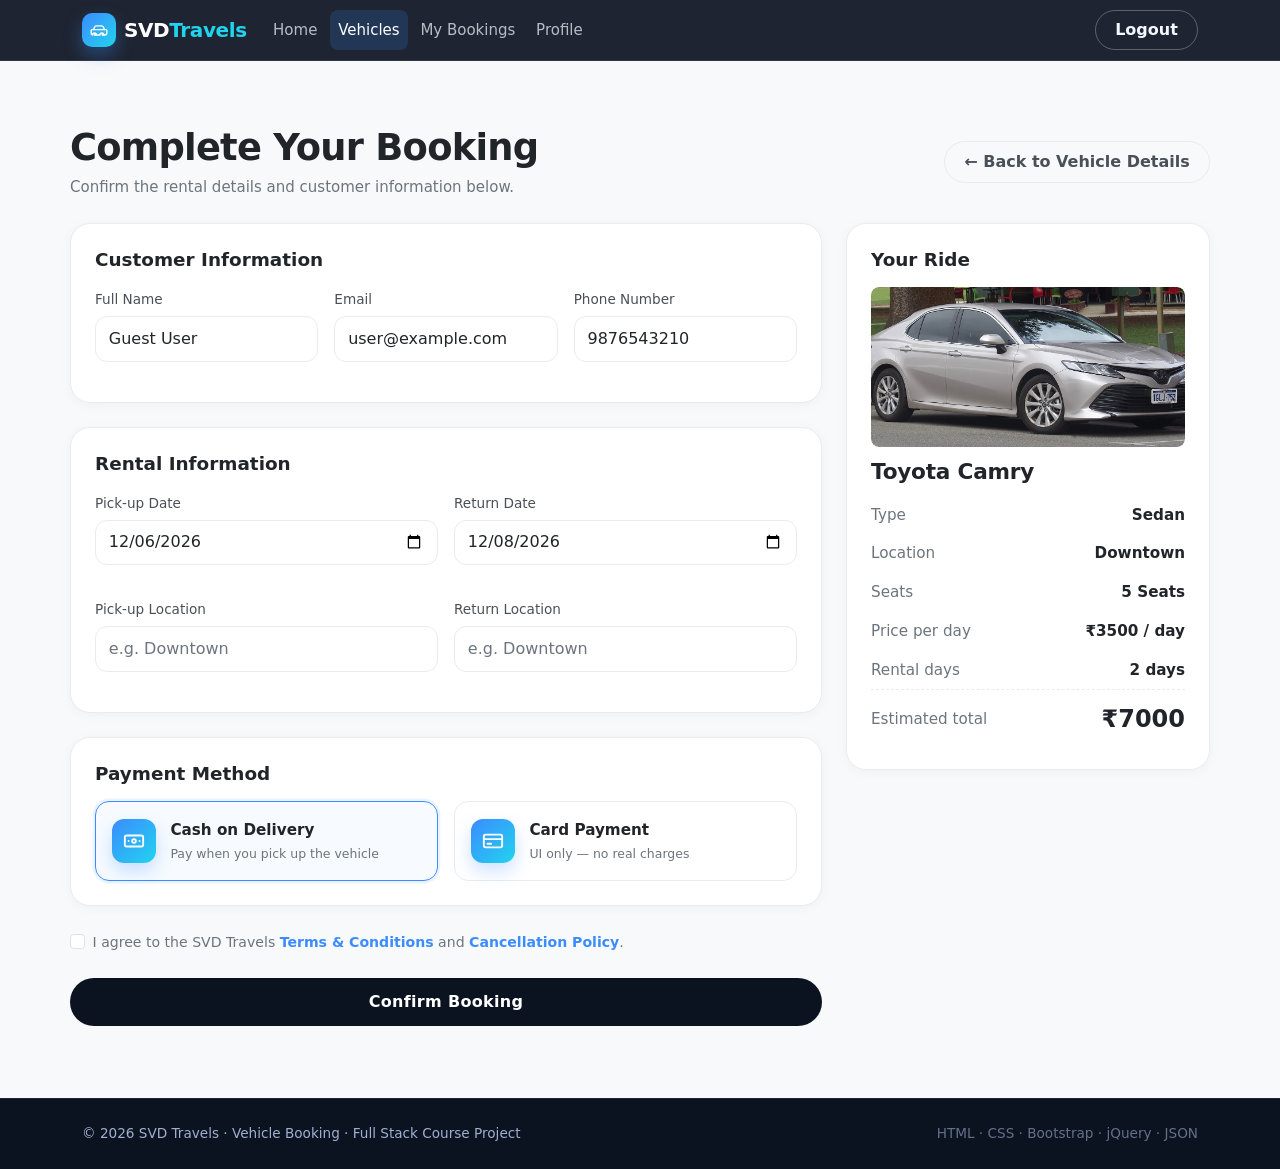
==== commit cb1b07c2: "Upgrade vehicle booking website" ====
--- a/booking.html
+++ b/booking.html
@@ -3,7 +3,7 @@
 <head>
     <meta charset="UTF-8">
     <meta name="viewport" content="width=device-width, initial-scale=1.0">
-    <title>Booking | WheelWise — Vehicle Booking</title>
+    <title>Booking | SVD Travels — Vehicle Booking</title>
 
     <!-- Bootstrap 5 CSS (CDN) -->
     <link href="https://cdn.jsdelivr.net/npm/bootstrap@5.3.3/dist/css/bootstrap.min.css" rel="stylesheet">
@@ -29,7 +29,7 @@
                         <circle cx="16.6" cy="17.4" r="1.05" stroke="#fff" stroke-width="1.4"/>
                     </svg>
                 </span>
-                Wheel<span class="text-accent">Wise</span>
+                SVD <span class="text-accent">Travels</span>
             </a>
 
             <button class="navbar-toggler" type="button" data-bs-toggle="collapse"
@@ -69,11 +69,11 @@
 
                 <!-- LEFT: form -->
                 <div class="col-lg-8">
+                    <form id="bookingForm" novalidate>
 
                     <!-- Customer information -->
                     <div class="details-card mb-4">
                         <h2 class="details-title">Customer Information</h2>
-                        <form id="bookingForm" novalidate>
                         <div class="row g-3">
                             <div class="col-md-4">
                                 <div class="mb-3" id="nameGroup">
@@ -97,7 +97,6 @@
                                 </div>
                             </div>
                         </div>
-                        </form>
                     </div>
 
                     <!-- Rental information -->
@@ -202,7 +201,7 @@
                         <div class="form-check register-terms">
                             <input class="form-check-input" type="checkbox" id="termsCheck">
                             <label class="form-check-label" for="termsCheck">
-                                I agree to the WheelWise <a href="#" class="auth-link">Terms &amp; Conditions</a>
+                                I agree to the SVD Travels <a href="#" class="auth-link">Terms &amp; Conditions</a>
                                 and <a href="#" class="auth-link">Cancellation Policy</a>.
                             </label>
                         </div>
@@ -213,8 +212,9 @@
                     <div class="alert alert-danger d-none mb-3" id="bookingFormAlert" role="alert"></div>
 
                     <!-- Confirm -->
-                    <button type="button" class="btn btn-login w-100" id="btnConfirm">Confirm Booking</button>
-
+                    <button type="submit" class="btn btn-login w-100" id="btnConfirm">Confirm Booking</button>
+
+                    </form>
                 </div>
 
                 <!-- RIGHT: vehicle summary -->
@@ -223,7 +223,7 @@
                         <div class="details-card">
                             <h2 class="details-title">Your Ride</h2>
 
-                            <div class="summary-img-wrap" id="summaryImgWrap" style="display:none;">
+                            <div class="summary-img-wrap" id="summaryImgWrap">
                                 <img id="summaryImg" src="" alt="" style="width:100%;height:100%;object-fit:cover;border-radius:8px;">
                             </div>
 
@@ -250,7 +250,7 @@
                             </div>
                             <div class="summary-row summary-total-row">
                                 <span>Estimated total</span>
-                                <strong class="summary-total" id="summaryTotal">$0</strong>
+                                <strong class="summary-total" id="summaryTotal">₹0</strong>
                             </div>
                         </div>
                     </div>
@@ -282,7 +282,7 @@
          ============================================= -->
     <footer class="home-footer mt-2">
         <div class="container py-4 d-flex flex-wrap gap-2 justify-content-between align-items-center">
-            <span>&copy; 2026 WheelWise &middot; Vehicle Booking &middot; Full Stack Course Project</span>
+            <span>&copy; 2026 SVD Travels &middot; Vehicle Booking &middot; Full Stack Course Project</span>
             <span class="footer-links">HTML &middot; CSS &middot; Bootstrap &middot; jQuery &middot; JSON</span>
         </div>
     </footer>
@@ -291,6 +291,8 @@
     <script src="https://code.jquery.com/jquery-3.7.1.min.js"></script>
     <!-- Bootstrap JS bundle (CDN) -->
     <script src="https://cdn.jsdelivr.net/npm/bootstrap@5.3.3/dist/js/bootstrap.bundle.min.js"></script>
+    <!-- Vehicle dataset (local fallback for direct file:// open) -->
+    <script src="js/vehicles-data.js"></script>
     <!-- Booking page logic -->
     <script src="js/booking.js"></script>
 
--- a/css/style.css
+++ b/css/style.css
@@ -1,5 +1,5 @@
 /* =============================================
-   WheelWise — Global Stylesheet
+   SVD Travels — Global Stylesheet
    Stack: HTML / CSS / Bootstrap 5
    Design: clean, modern, vehicle-themed
    ============================================= */
@@ -110,25 +110,37 @@
     border-radius: 30px;
     background: linear-gradient(135deg, rgba(59, 140, 255, 0.95), rgba(34, 211, 238, 0.9));
     box-shadow: 0 18px 40px rgba(59, 140, 255, 0.35), inset 0 1px 0 rgba(255, 255, 255, 0.25);
-    animation: splashFadeUp .7s ease both;
 }
 .splash-logo svg { width: 52px; height: 52px; }
 
 /* App name + tagline */
 .app-name {
-    font-size: clamp(2.5rem, 7vw, 4rem);
-    font-weight: 800;
+    font-size: clamp(2.6rem, 7.5vw, 4.2rem);
+    font-weight: 900;
     letter-spacing: -0.02em;
-    margin: 1.1rem 0 0.2rem;
-    animation: splashFadeUp .7s ease .12s both;
-}
-.app-name .text-accent { color: var(--accent-2); }
+    margin: 1.2rem 0 0.3rem;
+    display: inline-block;
+}
+.app-name .name-wheel {
+    background: linear-gradient(135deg, #ff3366 0%, #ff5e36 45%, #ffaa00 100%);
+    -webkit-background-clip: text;
+    -webkit-text-fill-color: transparent;
+    background-clip: text;
+    filter: drop-shadow(0 2px 14px rgba(255, 51, 102, 0.45));
+}
+.app-name .name-wise,
+.app-name .text-accent {
+    background: linear-gradient(135deg, #00f2fe 0%, #4facfe 50%, #9b51e0 100%);
+    -webkit-background-clip: text;
+    -webkit-text-fill-color: transparent;
+    background-clip: text;
+    filter: drop-shadow(0 2px 14px rgba(0, 242, 254, 0.45));
+}
 
 .app-tagline {
     font-size: clamp(.95rem, 2.6vw, 1.15rem);
     color: var(--text-muted);
     letter-spacing: .02em;
-    animation: splashFadeUp .7s ease .22s both;
 }
 
 /* Loading progress bar */
@@ -140,7 +152,6 @@
     border-radius: 999px;
     background: rgba(255, 255, 255, 0.12);
     overflow: hidden;
-    animation: splashFadeUp .7s ease .32s both;
 }
 .splash-loader .progress-bar {
     background: linear-gradient(90deg, var(--accent), var(--accent-2));
@@ -150,7 +161,6 @@
 .splash-status {
     font-size: .85rem;
     color: var(--text-muted);
-    animation: splashFadeUp .7s ease .42s both;
 }
 
 /* Continue button */
@@ -164,7 +174,6 @@
     letter-spacing: .02em;
     box-shadow: 0 12px 28px rgba(59, 140, 255, 0.4);
     transition: transform .18s ease, box-shadow .18s ease, filter .18s ease;
-    animation: splashFadeUp .7s ease .52s both;
 }
 .btn-continue:hover,
 .btn-continue:focus {
@@ -173,12 +182,6 @@
     box-shadow: 0 16px 34px rgba(59, 140, 255, 0.5);
     filter: brightness(1.04);
     text-decoration: none;
-}
-
-/* Entrance keyframe */
-@keyframes splashFadeUp {
-    from { opacity: 0; transform: translateY(26px); }
-    to   { opacity: 1; transform: translateY(0); }
 }
 
 /* ─────────────────────────────────────────────
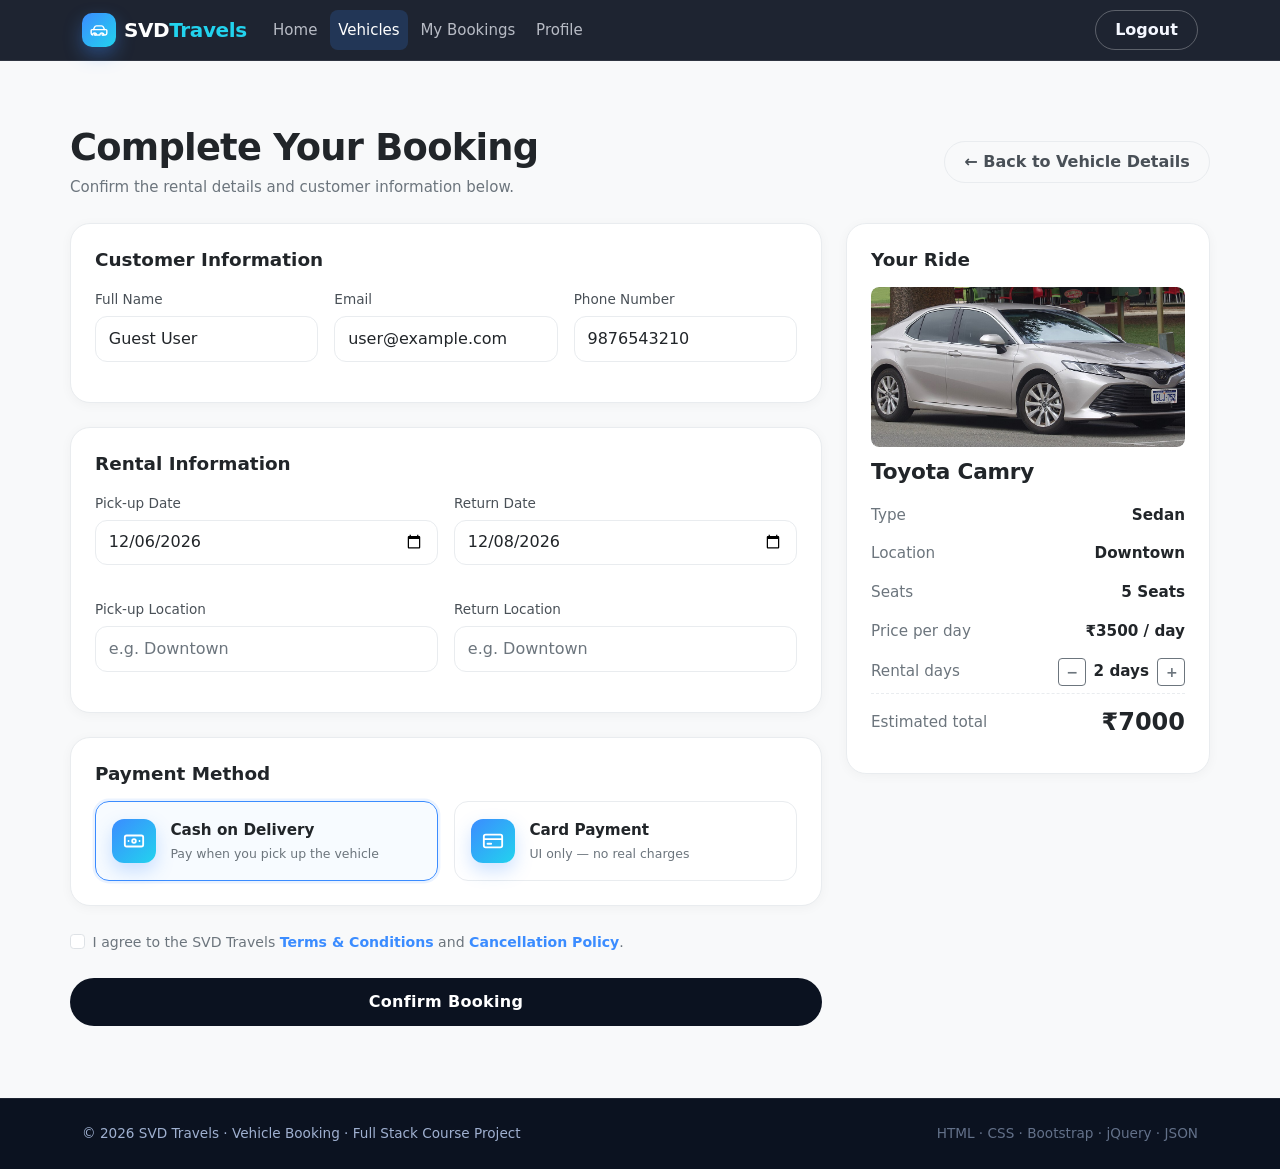
==== commit e1571d34: "Update vehicle booking and details" ====
--- a/booking.html
+++ b/booking.html
@@ -246,7 +246,11 @@
                             </div>
                             <div class="summary-row">
                                 <span>Rental days</span>
-                                <strong id="summaryDays">—</strong>
+                                <div class="d-flex align-items-center gap-1">
+                                    <button type="button" class="btn btn-sm btn-outline-secondary px-2 py-0" id="btnSummaryDaysMinus" title="Decrease days" style="line-height: 1; font-weight: bold; width: 28px; height: 28px; padding: 0;">−</button>
+                                    <strong id="summaryDays" class="px-1 text-center" style="min-width: 45px;">—</strong>
+                                    <button type="button" class="btn btn-sm btn-outline-secondary px-2 py-0" id="btnSummaryDaysPlus" title="Increase days" style="line-height: 1; font-weight: bold; width: 28px; height: 28px; padding: 0;">+</button>
+                                </div>
                             </div>
                             <div class="summary-row summary-total-row">
                                 <span>Estimated total</span>
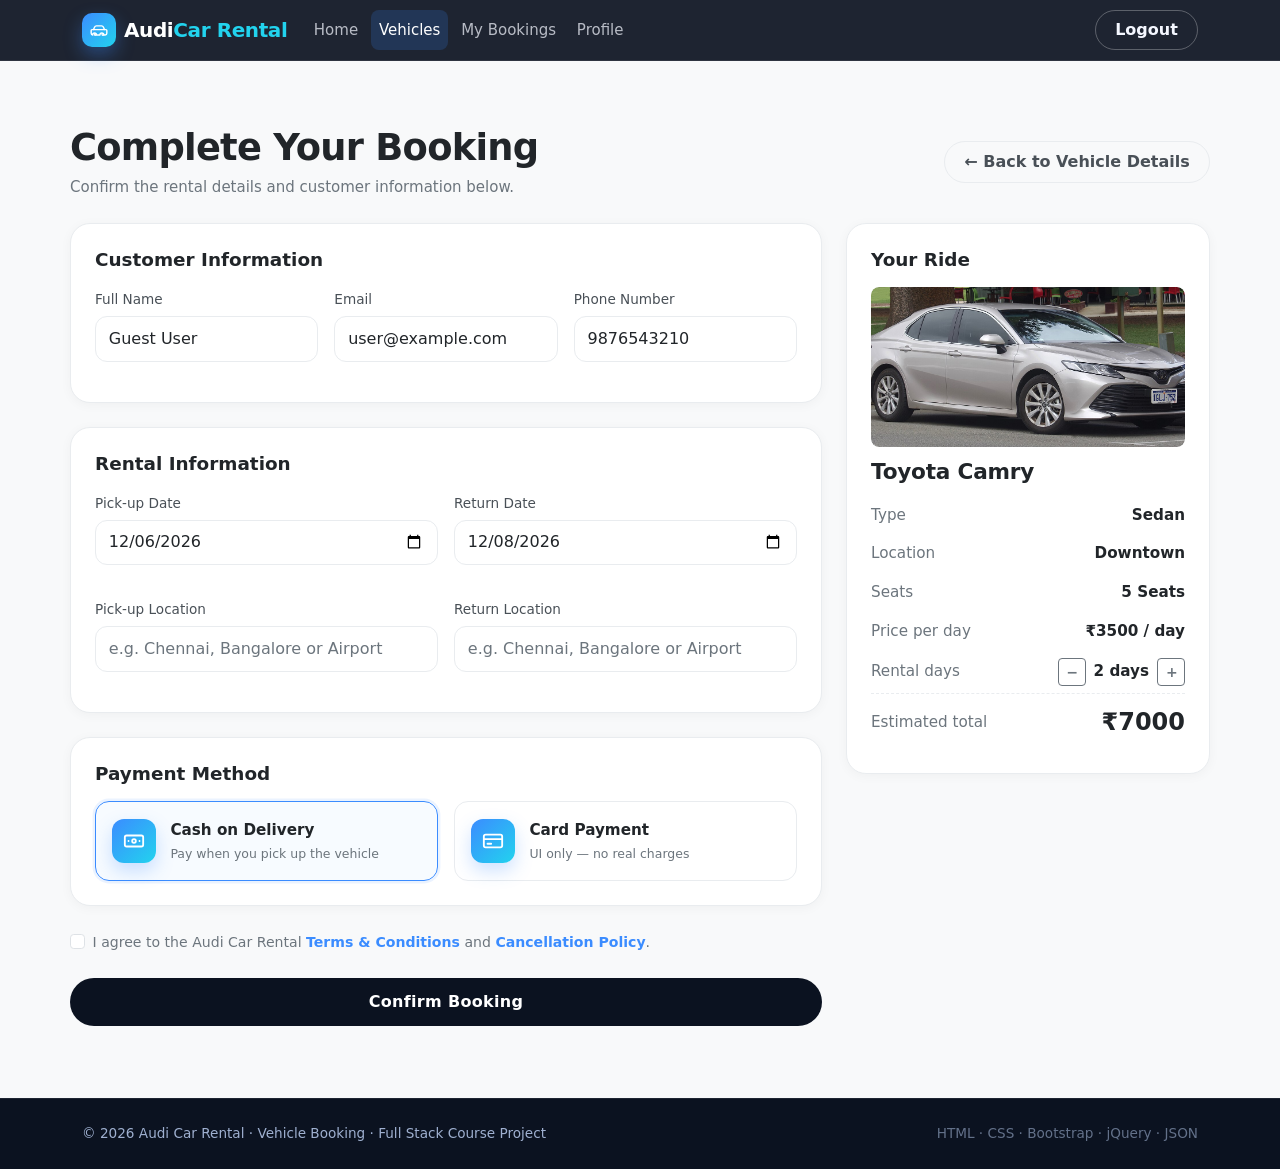
==== commit 5e525f62: "Rebrand to Audi Car Rental, enhance form validations, enforce vehicle availability, and remove splas" ====
--- a/booking.html
+++ b/booking.html
@@ -3,7 +3,7 @@
 <head>
     <meta charset="UTF-8">
     <meta name="viewport" content="width=device-width, initial-scale=1.0">
-    <title>Booking | SVD Travels — Vehicle Booking</title>
+    <title>Booking | Audi Car Rental — Vehicle Booking</title>
 
     <!-- Bootstrap 5 CSS (CDN) -->
     <link href="https://cdn.jsdelivr.net/npm/bootstrap@5.3.3/dist/css/bootstrap.min.css" rel="stylesheet">
@@ -29,7 +29,7 @@
                         <circle cx="16.6" cy="17.4" r="1.05" stroke="#fff" stroke-width="1.4"/>
                     </svg>
                 </span>
-                SVD <span class="text-accent">Travels</span>
+                Audi <span class="text-accent">Car Rental</span>
             </a>
 
             <button class="navbar-toggler" type="button" data-bs-toggle="collapse"
@@ -78,21 +78,21 @@
                             <div class="col-md-4">
                                 <div class="mb-3" id="nameGroup">
                                     <label class="form-label" for="cusName">Full Name</label>
-                                    <input type="text" class="form-control" id="cusName" placeholder="Your full name">
+                                    <input type="text" class="form-control" id="cusName" placeholder="e.g. Rahul Sharma">
                                     <div class="invalid-feedback" id="nameError"></div>
                                 </div>
                             </div>
                             <div class="col-md-4">
                                 <div class="mb-3" id="emailGroup">
                                     <label class="form-label" for="cusEmail">Email</label>
-                                    <input type="email" class="form-control" id="cusEmail" placeholder="you@example.com" readonly>
+                                    <input type="email" class="form-control" id="cusEmail" placeholder="e.g. rahul.sharma@example.com" readonly>
                                     <div class="invalid-feedback" id="emailError"></div>
                                 </div>
                             </div>
                             <div class="col-md-4">
                                 <div class="mb-3" id="phoneGroup">
                                     <label class="form-label" for="cusPhone">Phone Number</label>
-                                    <input type="tel" class="form-control" id="cusPhone" placeholder="+1 555 010 2030">
+                                    <input type="tel" class="form-control" id="cusPhone" placeholder="e.g. 9876543210">
                                     <div class="invalid-feedback" id="phoneError"></div>
                                 </div>
                             </div>
@@ -120,14 +120,14 @@
                             <div class="col-md-6">
                                 <div class="mb-3" id="pickupLocGroup">
                                     <label class="form-label" for="pickupLocation">Pick-up Location</label>
-                                    <input type="text" class="form-control" id="pickupLocation" placeholder="e.g. Downtown">
+                                    <input type="text" class="form-control" id="pickupLocation" placeholder="e.g. Chennai, Bangalore or Airport">
                                     <div class="invalid-feedback" id="pickupLocError"></div>
                                 </div>
                             </div>
                             <div class="col-md-6">
                                 <div class="mb-3" id="returnLocGroup">
                                     <label class="form-label" for="returnLocation">Return Location</label>
-                                    <input type="text" class="form-control" id="returnLocation" placeholder="e.g. Downtown">
+                                    <input type="text" class="form-control" id="returnLocation" placeholder="e.g. Chennai, Bangalore or Airport">
                                     <div class="invalid-feedback" id="returnLocError"></div>
                                 </div>
                             </div>
@@ -178,17 +178,20 @@
 
                         <div class="card-fields d-none" id="cardFields">
                             <div class="row g-3 mt-1">
-                                <div class="col-md-6">
+                                <div class="col-md-6" id="cardNumGroup">
                                     <label class="form-label" for="cardNumber">Card Number</label>
                                     <input type="text" class="form-control" id="cardNumber" placeholder="0000 0000 0000 0000">
-                                </div>
-                                <div class="col-6 col-md-3">
+                                    <div class="invalid-feedback" id="cardNumError"></div>
+                                </div>
+                                <div class="col-6 col-md-3" id="cardExpGroup">
                                     <label class="form-label" for="cardExpiry">Expiry</label>
                                     <input type="text" class="form-control" id="cardExpiry" placeholder="MM/YY">
-                                </div>
-                                <div class="col-6 col-md-3">
+                                    <div class="invalid-feedback" id="cardExpError"></div>
+                                </div>
+                                <div class="col-6 col-md-3" id="cardCvvGroup">
                                     <label class="form-label" for="cardCvv">CVV</label>
                                     <input type="password" class="form-control" id="cardCvv" placeholder="123">
+                                    <div class="invalid-feedback" id="cardCvvError"></div>
                                 </div>
                             </div>
                             <p class="payment-note mb-0">Card details are for demonstration only — no real
@@ -201,7 +204,7 @@
                         <div class="form-check register-terms">
                             <input class="form-check-input" type="checkbox" id="termsCheck">
                             <label class="form-check-label" for="termsCheck">
-                                I agree to the SVD Travels <a href="#" class="auth-link">Terms &amp; Conditions</a>
+                                I agree to the Audi Car Rental <a href="#" class="auth-link">Terms &amp; Conditions</a>
                                 and <a href="#" class="auth-link">Cancellation Policy</a>.
                             </label>
                         </div>
@@ -273,8 +276,8 @@
                         <path d="m21 21-4.35-4.35"/>
                     </svg>
                 </div>
-                <h3>No booking in progress</h3>
-                <p class="text-muted mb-4">Please choose a vehicle from the catalogue and click &ldquo;Book Now&rdquo; first.</p>
+                <h3 id="bookingErrorTitle">No booking in progress</h3>
+                <p class="text-muted mb-4" id="bookingErrorMessage">Please choose a vehicle from the catalogue and click &ldquo;Book Now&rdquo; first.</p>
                 <a href="vehicles.html" class="btn btn-login">Browse Vehicles</a>
             </div>
         </div>
@@ -286,7 +289,7 @@
          ============================================= -->
     <footer class="home-footer mt-2">
         <div class="container py-4 d-flex flex-wrap gap-2 justify-content-between align-items-center">
-            <span>&copy; 2026 SVD Travels &middot; Vehicle Booking &middot; Full Stack Course Project</span>
+            <span>&copy; 2026 Audi Car Rental &middot; Vehicle Booking &middot; Full Stack Course Project</span>
             <span class="footer-links">HTML &middot; CSS &middot; Bootstrap &middot; jQuery &middot; JSON</span>
         </div>
     </footer>
--- a/css/style.css
+++ b/css/style.css
@@ -1,5 +1,5 @@
 /* =============================================
-   SVD Travels — Global Stylesheet
+   Audi Car Rental — Global Stylesheet
    Stack: HTML / CSS / Bootstrap 5
    Design: clean, modern, vehicle-themed
    ============================================= */
